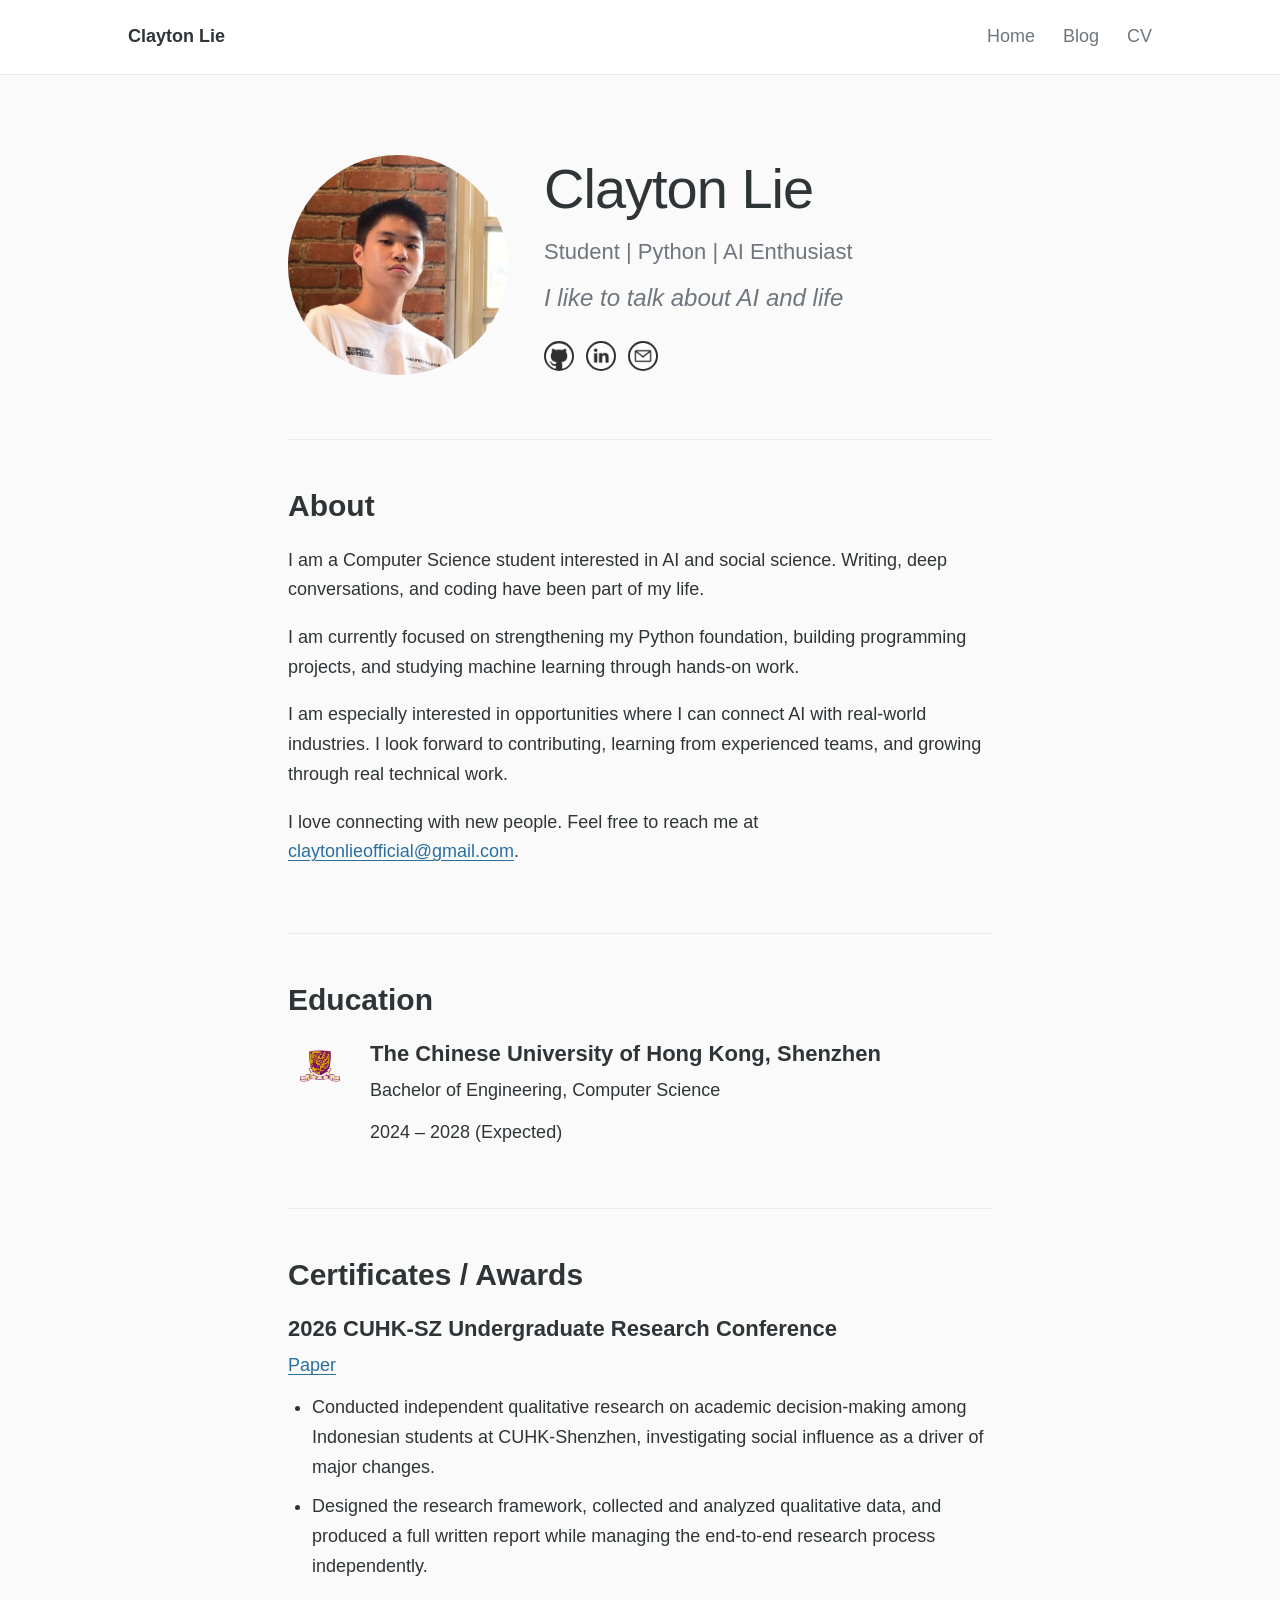
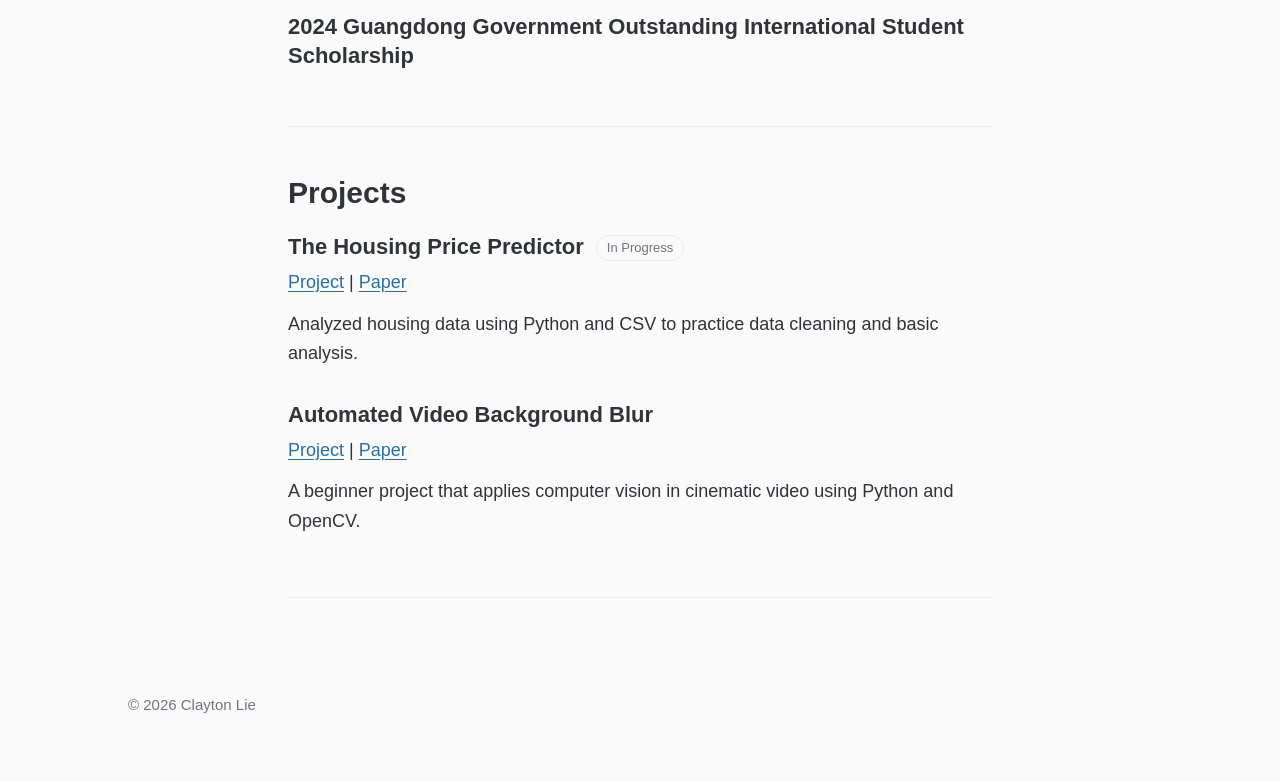
==== index.html @ 3523dc40 "Init" ====
<!doctype html>
<html lang="en">
  <head>
    <meta charset="UTF-8" />
    <meta name="viewport" content="width=device-width, initial-scale=1.0" />
    <title>Clayton Lie</title>
    <meta
      name="description"
      content="Clayton Lie — Computer Science student interested in Python, AI, and social science."
    />
    <link rel="stylesheet" href="style.css" />
  </head>
  <body>
    <header class="site-header">
      <nav class="nav">
        <a class="nav-logo" href="index.html">Clayton Lie</a>
        <div class="nav-links">
          <a href="index.html">Home</a>
          <a href="blog.html">Blog</a>
          <a
            href="assets/Clayton_Lie_CV.pdf"
            target="_blank"
            rel="noopener noreferrer"
            >CV</a
          >
        </div>
      </nav>
    </header>

    <main class="container">
      <section class="hero">
        <div class="profile-photo">
          <img src="assets/profile.jpg" alt="Profile photo of Clayton Lie" />
        </div>

        <div class="hero-content">
          <h1>Clayton Lie</h1>
          <p class="title">Student | Python | AI Enthusiast</p>
          <p class="intro">I like to talk about AI and life</p>

          <div class="social-links icon-links">
            <a
              href="https://github.com/nichlay"
              target="_blank"
              rel="noopener noreferrer"
              aria-label="GitHub"
            >
              <img src="assets/icons/github-icon.png" alt="GitHub" />
            </a>

            <a
              href="https://linkedin.com/in/clayton-lie"
              target="_blank"
              rel="noopener noreferrer"
              aria-label="LinkedIn"
            >
              <img src="assets/icons/linkedin-icon.png" alt="LinkedIn" />
            </a>

            <a href="mailto:claytonlieofficial@gmail.com" aria-label="Email">
              <img src="assets/icons/email-icon.png" alt="Email" />
            </a>
          </div>
        </div>
      </section>

      <section class="section">
        <h2>About</h2>
        <p>
          I am a Computer Science student interested in AI and social science.
          Writing, deep conversations, and coding have been part of my life.
        </p>
        <p>
          I am currently focused on strengthening my Python foundation, building
          programming projects, and studying machine learning through hands-on
          work.
        </p>
        <p>
          I am especially interested in opportunities where I can connect AI
          with real-world industries. I look forward to contributing, learning
          from experienced teams, and growing through real technical work.
        </p>
        <p>
          I love connecting with new people. Feel free to reach me at
          <a href="mailto:claytonlieofficial@gmail.com"
            >claytonlieofficial@gmail.com</a
          >.
        </p>
      </section>

      <section class="section">
        <h2>Education</h2>

        <div class="item education-item">
          <img
            class="education-logo"
            src="assets/cuhksz-logo.png"
            alt="CUHK-Shenzhen logo"
          />

          <div>
            <h3>The Chinese University of Hong Kong, Shenzhen</h3>
            <p>Bachelor of Engineering, Computer Science</p>
            <p class="muted">2024 – 2028 (Expected)</p>
          </div>
        </div>
      </section>

      <section class="section">
        <h2>Certificates / Awards</h2>

        <div class="item">
          <h3>2026 CUHK-SZ Undergraduate Research Conference</h3>

          <p class="project-links">
            <a
              href="assets/YOUR-PAPER-FILE.pdf"
              target="_blank"
              rel="noopener noreferrer"
              >Paper</a
            >
          </p>

          <ul class="description-list">
            <li>
              Conducted independent qualitative research on academic
              decision-making among Indonesian students at CUHK-Shenzhen,
              investigating social influence as a driver of major changes.
            </li>
            <li>
              Designed the research framework, collected and analyzed
              qualitative data, and produced a full written report while
              managing the end-to-end research process independently.
            </li>
          </ul>
        </div>

        <div class="item">
          <h3>
            2024 Guangdong Government Outstanding International Student
            Scholarship
          </h3>
        </div>
      </section>

      <section class="section">
        <h2>Projects</h2>

        <div class="item">
          <div class="item-heading">
            <h3>The Housing Price Predictor</h3>
            <span class="tag">In Progress</span>
          </div>

          <p class="project-links">
            <a
              href="https://github.com/nichlay/YOUR-PROJECT-LINK"
              target="_blank"
              rel="noopener noreferrer"
              >Project</a
            >
            <span>|</span>
            <a
              href="assets/YOUR-PAPER-FILE.pdf"
              target="_blank"
              rel="noopener noreferrer"
              >Paper</a
            >
          </p>

          <p>
            Analyzed housing data using Python and CSV to practice data cleaning
            and basic analysis.
          </p>
        </div>

        <div class="item">
          <div class="item-heading">
            <h3>Automated Video Background Blur</h3>
          </div>

          <p class="project-links">
            <a
              href="https://github.com/nichlay/YOUR-PROJECT-LINK"
              target="_blank"
              rel="noopener noreferrer"
              >Project</a
            >
            <span>|</span>
            <a
              href="assets/YOUR-PAPER-FILE.pdf"
              target="_blank"
              rel="noopener noreferrer"
              >Paper</a
            >
          </p>

          <p>
            A beginner project that applies computer vision in cinematic video
            using Python and OpenCV.
          </p>
        </div>
      </section>
    </main>

    <footer class="footer">
      <p>© 2026 Clayton Lie</p>
    </footer>
  </body>
</html>
---- style.css ----
* {
  box-sizing: border-box;
}

:root {
  --text: #2f3437;
  --muted: #6f767d;
  --line: #e9ecef;
  --soft: #f7f8fa;
  --link: #2b6f9f;
}

body {
  margin: 0;
  font-family: -apple-system, BlinkMacSystemFont, "Segoe UI", Roboto, Helvetica, Arial, sans-serif;
  color: var(--text);
  background: #fafafa;
  line-height: 1.65;
  font-size: 18px;
}

a {
  color: var(--link);
  text-decoration: underline;
  text-underline-offset: 3px;
}

a:hover {
  color: #174f75;
}

.nav-logo,
.nav-links a,
.social-links a,
.icon-links a {
  text-decoration: none;
}

.site-header {
  border-bottom: 1px solid var(--line);
  background: #ffffff;
}

.nav {
  max-width: 1080px;
  margin: 0 auto;
  padding: 22px 28px;
  display: flex;
  align-items: center;
  justify-content: space-between;
}

.nav-logo {
  font-weight: 700;
  color: var(--text);
}

.nav-links {
  display: flex;
  gap: 28px;
}

.nav-links a {
  color: var(--muted);
}

.container {
  max-width: 760px;
  margin: 0 auto;
  padding: 56px 28px;
}

.container.narrow {
  max-width: 820px;
}

.hero {
  display: grid;
  grid-template-columns: 220px 1fr;
  gap: 36px;
  align-items: center;
  padding: 24px 0 64px;
  border-bottom: 1px solid var(--line);
}

.profile-photo img {
  width: 220px;
  height: 220px;
  border-radius: 50%;
  object-fit: cover;
  display: block;
  background: var(--soft);
}

.hero h1 {
  margin: 0;
  font-size: 56px;
  line-height: 1.1;
  font-weight: 500;
  letter-spacing: -1px;
}

.title {
  margin: 14px 0 0;
  font-size: 22px;
  color: var(--muted);
}

.intro {
  margin: 8px 0 24px;
  font-size: 24px;
  color: var(--muted);
  font-style: italic;
}

.social-links {
  display: flex;
  flex-wrap: wrap;
  gap: 12px;
}

.social-links a {
  border: 1px solid var(--line);
  color: var(--text);
  padding: 8px 14px;
  border-radius: 999px;
  font-size: 15px;
  background: #ffffff;
}

.social-links a:hover {
  background: var(--soft);
  text-decoration: none;
}

.icon-links a {
  width: 30px;
  height: 30px;
  padding: 0;
  display: inline-flex;
  align-items: center;
  justify-content: center;
  border-radius: 50%;
  background: #2f2f2f;
  border: none;
}

.icon-links a:hover {
  background: #111111;
  text-decoration: none;
}

.icon-links img {
  width: 26px;
  height: 26px;
  object-fit: contain;
  display: block;
  filter: brightness(0) invert(1);
}

.section {
  padding: 48px 0;
  border-bottom: 1px solid var(--line);
}

.first-section {
  padding-top: 0;
}

.section h1,
.section h2 {
  margin: 0 0 22px;
  line-height: 1.2;
}

.section h1 {
  font-size: 42px;
}

.section h2 {
  font-size: 30px;
}

.section p {
  max-width: 820px;
  margin: 0 0 18px;
}

.item {
  margin-bottom: 32px;
}

.item:last-child {
  margin-bottom: 0;
}

.item h3 {
  margin: 0 0 8px;
  font-size: 22px;
  line-height: 1.3;
}

.item p {
  margin-bottom: 12px;
}

.description-list {
  max-width: 820px;
  margin: 8px 0 0;
  padding-left: 24px;
}

.description-list li {
  margin-bottom: 10px;
}

.date {
  color: var(--muted);
}

.item-heading {
  display: flex;
  align-items: center;
  gap: 12px;
  flex-wrap: wrap;
  margin-bottom: 6px;
}

.item-heading h3 {
  margin: 0;
}

.portfolio-links {
  margin: 4px 0 14px;
  color: var(--muted);
}

.portfolio-links a {
  text-decoration: underline;
  text-underline-offset: 3px;
}

.portfolio-links span {
  margin: 0 8px;
  color: var(--muted);
}

.education-item {
  display: flex;
  align-items: flex-start;
  gap: 18px;
}

.education-logo {
  width: 64px;
  height: 64px;
  object-fit: contain;
  flex-shrink: 0;
}

.tag {
  font-size: 13px;
  line-height: 1.2;
  color: var(--muted);
  border: 1px solid var(--line);
  border-radius: 999px;
  padding: 4px 10px;
  white-space: nowrap;
}

.blog-list {
  margin-top: 32px;
}

.blog-card {
  padding: 24px 0;
  border-top: 1px solid var(--line);
}

.blog-card h2 {
  margin: 0 0 8px;
  font-size: 26px;
}

.blog-card p {
  margin: 0 0 12px;
}

code {
  background: var(--soft);
  padding: 2px 6px;
  border-radius: 6px;
  font-size: 0.9em;
}

.footer {
  max-width: 1080px;
  margin: 0 auto;
  padding: 24px 28px 48px;
  color: var(--muted);
  font-size: 15px;
}

@media (max-width: 760px) {
  body {
    font-size: 16px;
  }

  .nav {
    padding: 18px 20px;
  }

  .container {
    padding: 36px 20px;
  }

  .hero {
    grid-template-columns: 1fr;
    gap: 28px;
    text-align: center;
    padding-top: 8px;
  }

  .profile-photo img {
    width: 190px;
    height: 190px;
    margin: 0 auto;
  }

  .hero h1 {
    font-size: 42px;
  }

  .title {
    font-size: 19px;
  }

  .intro {
    font-size: 20px;
  }

  .social-links {
    justify-content: center;
  }

  .section {
    padding: 36px 0;
  }

  .education-item {
  gap: 14px;
  }

  .education-logo {
    width: 52px;
    height: 52px;
  }
}
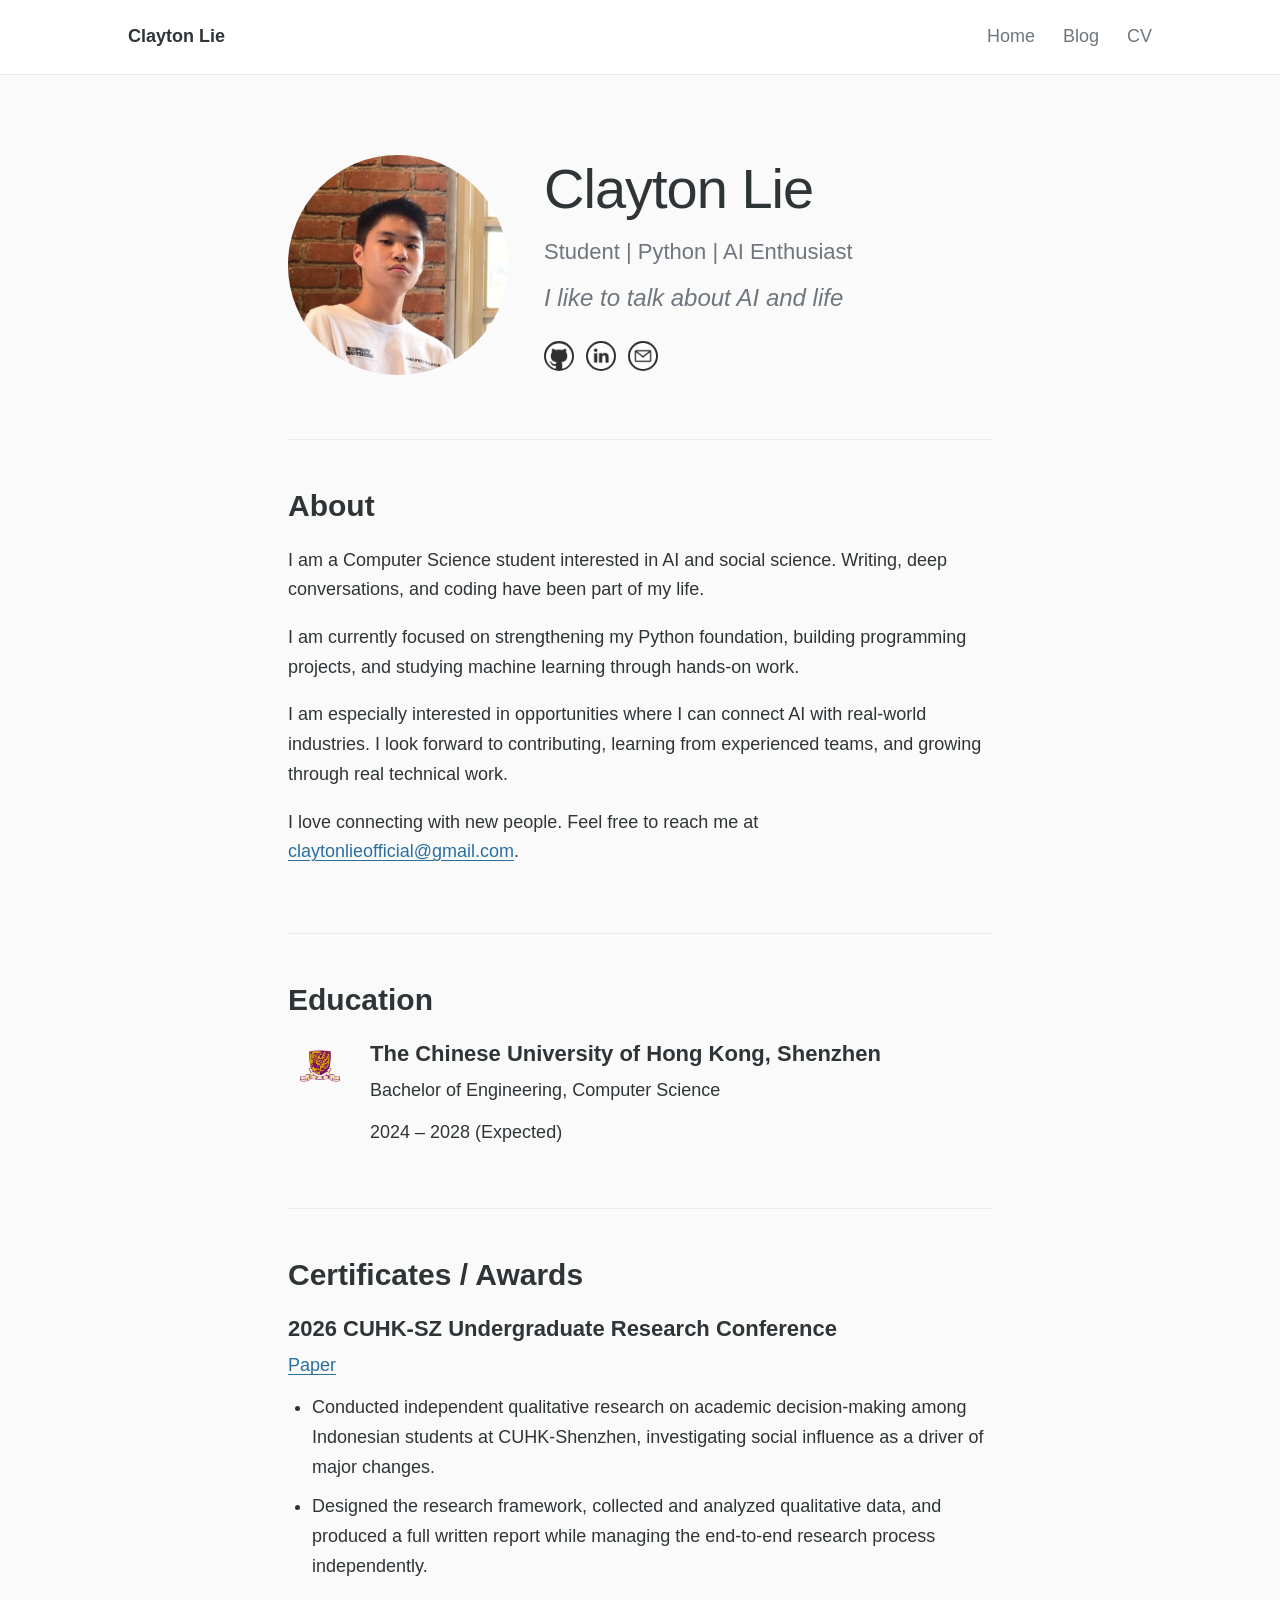
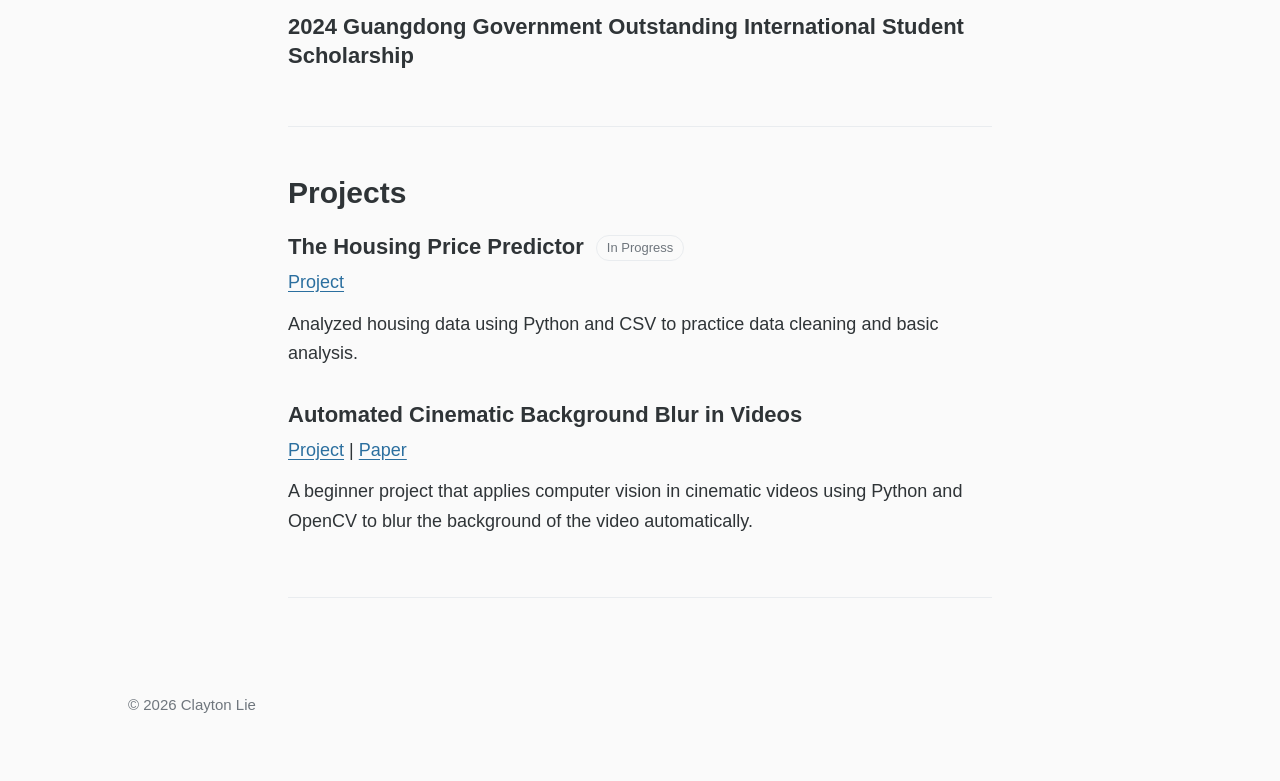
==== commit 52977114: "Update index.html" ====
--- a/index.html
+++ b/index.html
@@ -154,17 +154,10 @@
 
           <p class="project-links">
             <a
-              href="https://github.com/nichlay/YOUR-PROJECT-LINK"
+              href="https://github.com/nichlay/housing-price-predictor"
               target="_blank"
               rel="noopener noreferrer"
               >Project</a
-            >
-            <span>|</span>
-            <a
-              href="assets/YOUR-PAPER-FILE.pdf"
-              target="_blank"
-              rel="noopener noreferrer"
-              >Paper</a
             >
           </p>
 
@@ -176,19 +169,19 @@
 
         <div class="item">
           <div class="item-heading">
-            <h3>Automated Video Background Blur</h3>
+            <h3>Automated Cinematic Background Blur in Videos</h3>
           </div>
 
           <p class="project-links">
             <a
-              href="https://github.com/nichlay/YOUR-PROJECT-LINK"
+              href="https://github.com/kaylinnvk/cinematic-blur"
               target="_blank"
               rel="noopener noreferrer"
               >Project</a
             >
             <span>|</span>
             <a
-              href="assets/YOUR-PAPER-FILE.pdf"
+              href="assets/projects/Group_10.pdf"
               target="_blank"
               rel="noopener noreferrer"
               >Paper</a
@@ -196,8 +189,8 @@
           </p>
 
           <p>
-            A beginner project that applies computer vision in cinematic video
-            using Python and OpenCV.
+            A beginner project that applies computer vision in cinematic videos
+            using Python and OpenCV to blur the background of the video automatically.
           </p>
         </div>
       </section>
